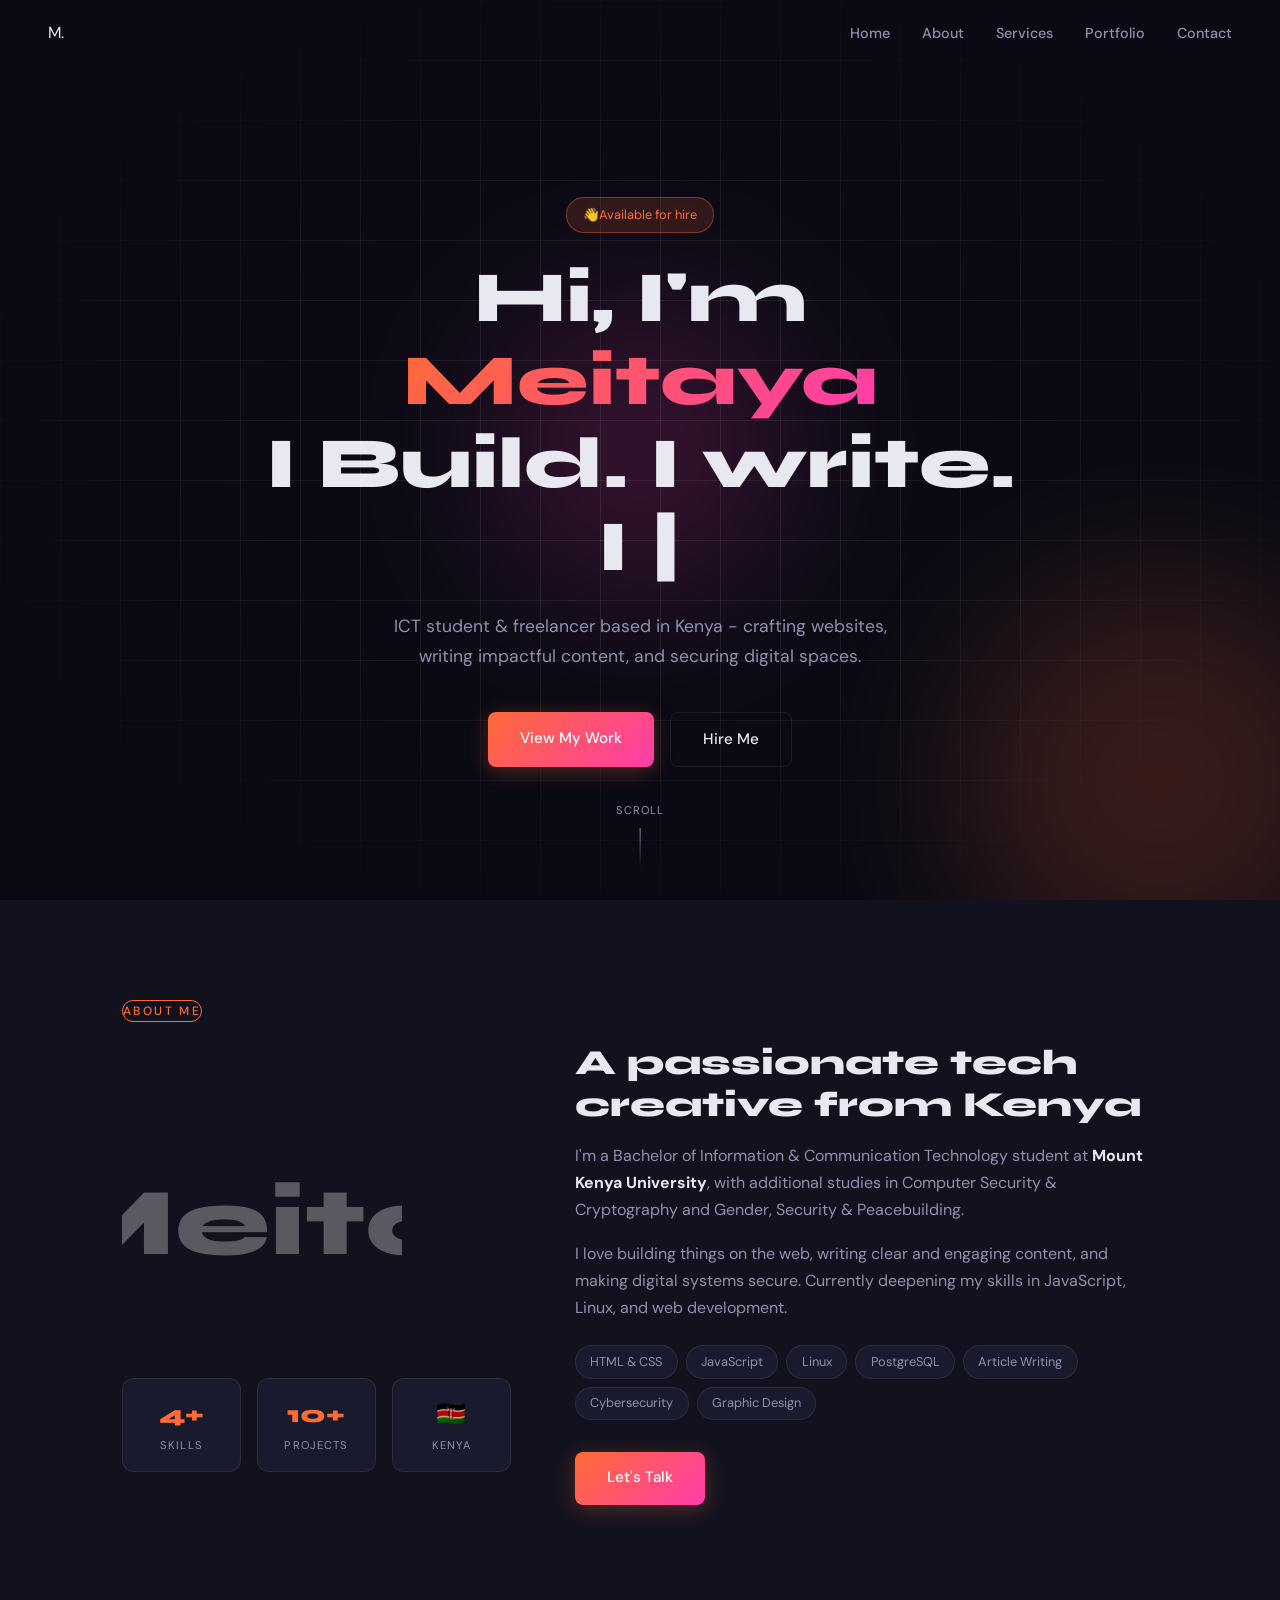
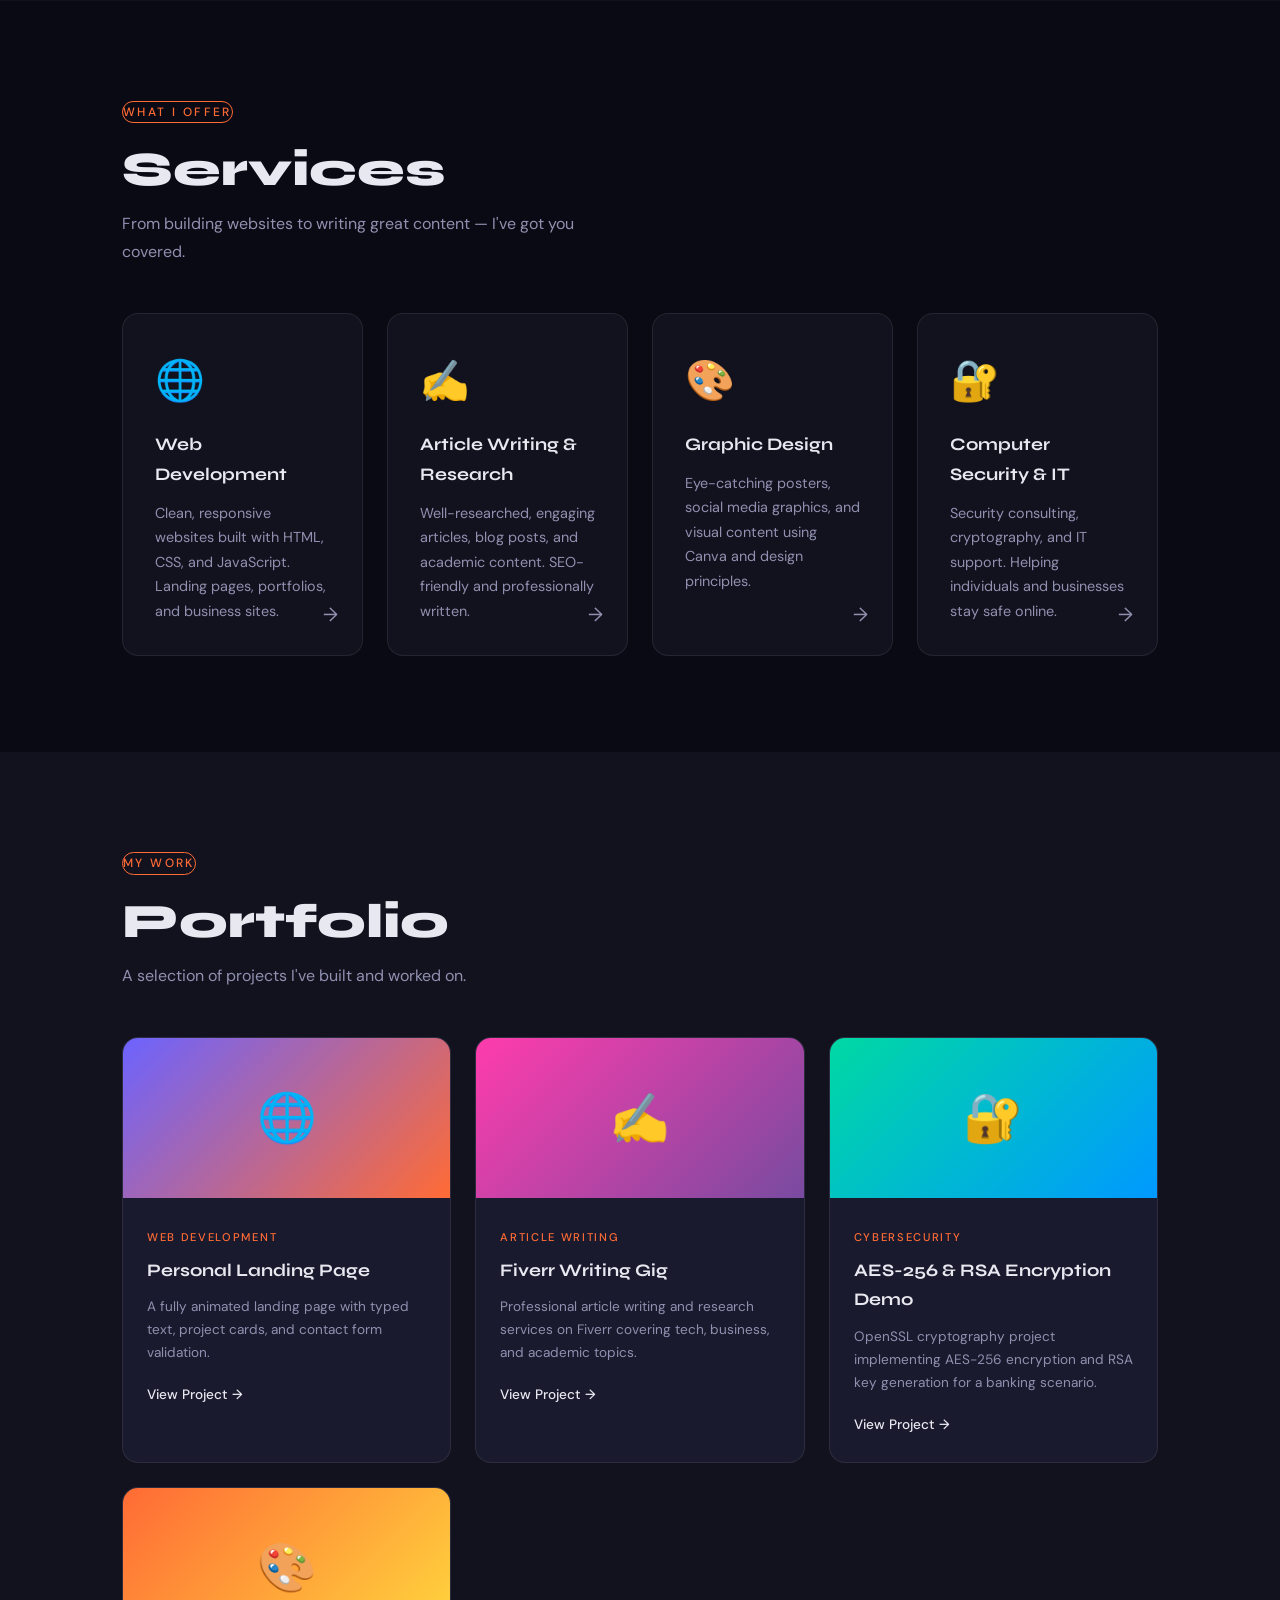
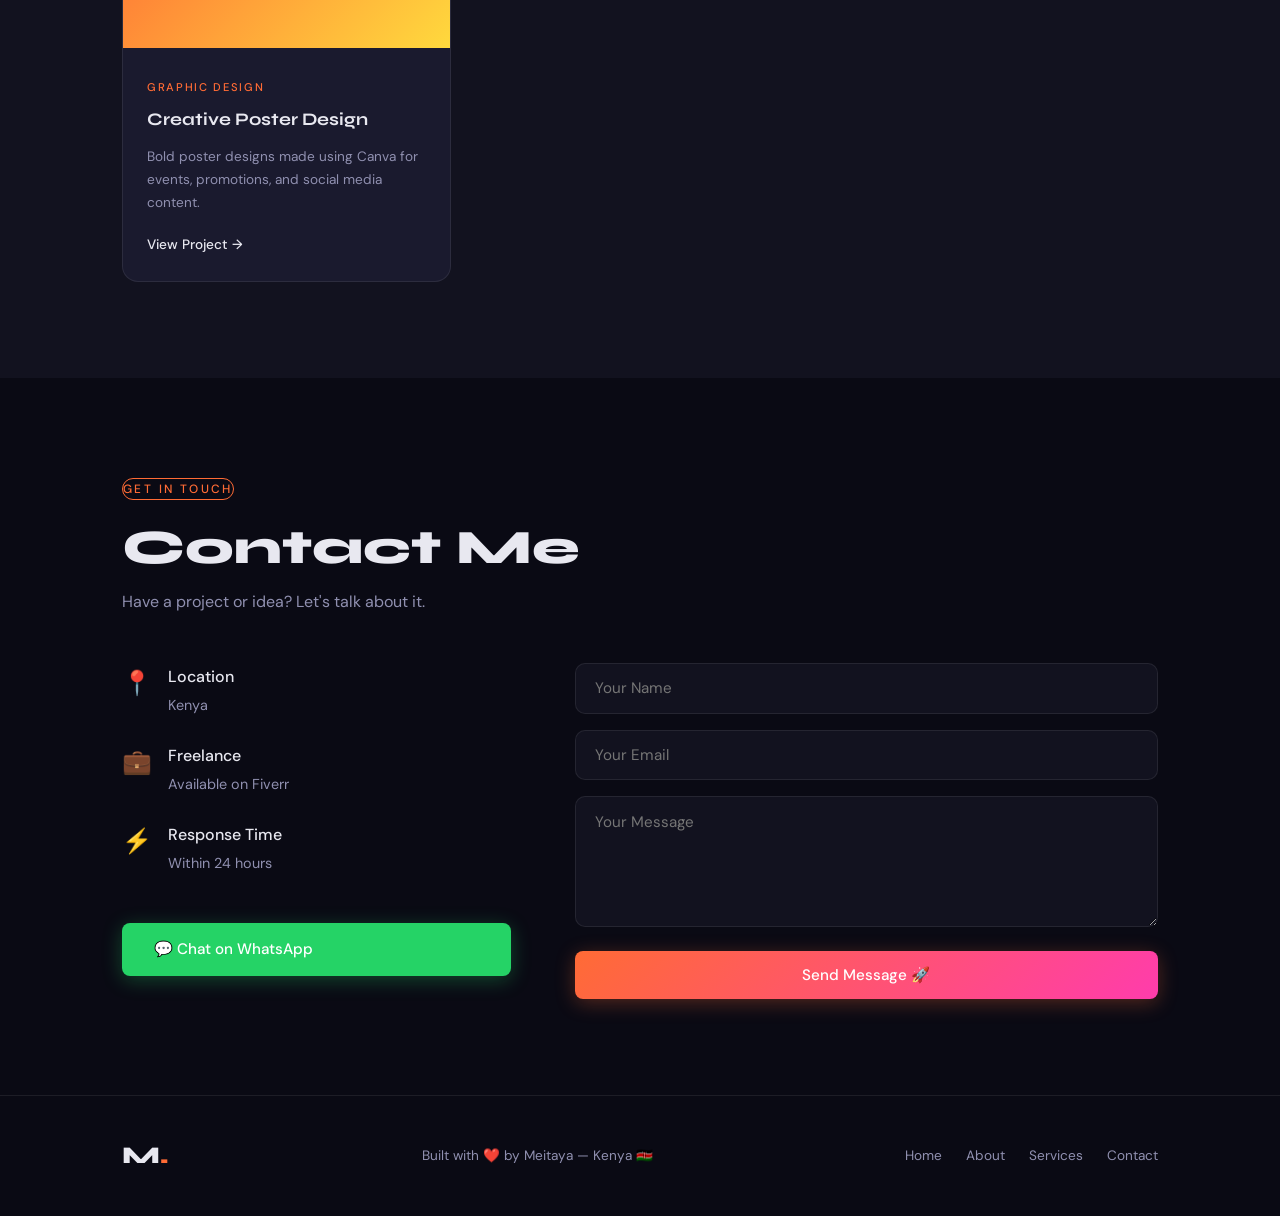
==== index.html @ bb7db1bc "My portfolio" ====
<!DOCTYPE html>
<html lang="en">
<head>
    <meta charset="UTF-8">
    <meta name="viewport" content="width=device-width, initial-scale=1.0">
    <title>Meitaya | creative Developer & Writer</title>
    <link rel="preconnect" href="https://fonts.googleapis.com">
    <link href="https://fonts.googleapis.com/css2?family=Syne:wght@400;700;800&family=DM+Sans:ital,wght@0,300;0,400;0,500;1,300&display=swap" rel="stylesheet">
    <link rel="stylesheet" href="style.css"/>
</head>
<body>
    <nav class="navbar" id="navbar">
        <div class="logo">M<span>.</span></div>
        <ul class="nav-links" id="nav-links">
            <li><a href="#home">Home</a></li>
            <li><a href="#about">About</a></li>
            <li><a href="#services">Services</a></li>
            <li><a href="#portfolio">Portfolio</a></li>
            <li><a href="#contact">Contact</a></li>
        </ul>
        <button class="hamburger" id="hamburger" aria-label="Menu">
            <span></span>
            <span></span>
            <span></span>
        </button>
    </nav>
    <section class="hero" id="home">
        <div class="hero-bg">
            <div class="blob blob1"></div>
            <div class="blob blob2"></div>
            <div class="blob blob3"></div>
            <div class="grid-overlay"></div>
        </div>
        <div class="hero-content">
            <div class="hero-badge">👋Available for hire</div>
            <h1 class="hero-title">
                Hi, I'm<span class="highlight"> Meitaya</span><br>
                I Build. I write.<br>
                I <span class="type.wrapper">
                    <span id="typed"></span>
                    <span class="cursor">|</span>
                    </span>
            </h1>
            <p class="hero-sub">
                ICT student & freelancer based in Kenya - crafting websites, writing impactful content,
                and securing digital spaces.
            </p>
            <div class="hero-btns">
                <a href="#portfolio" class="btn btn-primary">View My Work</a>
                <a href="#contact" class="btn btn-outline">Hire Me</a>
            </div>
        </div>
        <div class="hero-scroll">
            <span>Scroll</span>
            <div class="scroll-line"></div>
        </div>
    </section>
    <section class="about section" id="about">
  <div class="container">
    <div class="section-tag">About Me</div>
    <div class="about-grid">
      <div class="about-img-wrap">
        <div class="about-img-placeholder">
          <span>M</span>
          <div class="about-img">
            <img src="C:\Users\hjdsx\OneDrive\Desktop\Portfolio" alt="Meitaya">
          </div>
        </div>
        <div class="about-stats">
          <div class="stat">
            <span class="stat-num">4+</span>
            <span class="stat-label">Skills</span>
          </div>
          <div class="stat">
            <span class="stat-num">10+</span>
            <span class="stat-label">Projects</span>
          </div>
          <div class="stat">
            <span class="stat-num">🇰🇪</span>
            <span class="stat-label">Kenya</span>
          </div>
        </div>
      </div>
      <div class="about-text">
        <h2>A passionate tech creative from Kenya</h2>
        <p>
          I'm a Bachelor of Information & Communication Technology student at
          <strong>Mount Kenya University</strong>, with additional studies in
          Computer Security & Cryptography and Gender, Security & Peacebuilding.
        </p>
        <p>
          I love building things on the web, writing clear and engaging content,
          and making digital systems secure. Currently deepening my skills in
          JavaScript, Linux, and web development.
        </p>
        <div class="skills-row">
          <span class="skill-tag">HTML & CSS</span>
          <span class="skill-tag">JavaScript</span>
          <span class="skill-tag">Linux</span>
          <span class="skill-tag">PostgreSQL</span>
          <span class="skill-tag">Article Writing</span>
          <span class="skill-tag">Cybersecurity</span>
          <span class="skill-tag">Graphic Design</span>
        </div>
        <a href="#contact" class="btn btn-primary" style="margin-top:2rem;">Let's Talk</a>
      </div>
    </div>
  </div>
</section>
<section class="services section" id="services">
  <div class="container">
    <div class="section-tag">What I Offer</div>
    <h2 class="section-title">Services</h2>
    <p class="section-sub">From building websites to writing great content — I've got you covered.</p>
    <div class="services-grid">
      <div class="service-card" data-color="#FF6B35">
        <div class="service-icon">🌐</div>
        <h3>Web Development</h3>
        <p>Clean, responsive websites built with HTML, CSS, and JavaScript. Landing pages, portfolios, and business sites.</p>
        <div class="service-arrow">→</div>
      </div>
      <div class="service-card" data-color="#6C63FF">
        <div class="service-icon">✍️</div>
        <h3>Article Writing & Research</h3>
        <p>Well-researched, engaging articles, blog posts, and academic content. SEO-friendly and professionally written.</p>
        <div class="service-arrow">→</div>
      </div>
      <div class="service-card" data-color="#00D9A3">
        <div class="service-icon">🎨</div>
        <h3>Graphic Design</h3>
        <p>Eye-catching posters, social media graphics, and visual content using Canva and design principles.</p>
        <div class="service-arrow">→</div>
      </div>
      <div class="service-card" data-color="#FF3CAC">
        <div class="service-icon">🔐</div>
        <h3>Computer Security & IT</h3>
        <p>Security consulting, cryptography, and IT support. Helping individuals and businesses stay safe online.</p>
        <div class="service-arrow">→</div>
      </div>
    </div>
  </div>
</section>
<section class="portfolio section" id="portfolio">
  <div class="container">
    <div class="section-tag">My Work</div>
    <h2 class="section-title">Portfolio</h2>
    <p class="section-sub">A selection of projects I've built and worked on.</p>
    <div class="portfolio-grid">
      <div class="portfolio-card">
        <div class="portfolio-thumb" style="background: linear-gradient(135deg,#6C63FF,#FF6B35);">
          <span class="thumb-icon">🌐</span>
        </div>
        <div class="portfolio-info">
          <span class="portfolio-cat">Web Development</span>
          <h3>Personal Landing Page</h3>
          <p>A fully animated landing page with typed text, project cards, and contact form validation.</p>
          <a href="landing/index.html" class="portfolio-link">View Project →</a>
        </div>
      </div>
      <div class="portfolio-card">
        <div class="portfolio-thumb" style="background: linear-gradient(135deg,#FF3CAC,#784BA0);">
          <span class="thumb-icon">✍️</span>
        </div>
        <div class="portfolio-info">
          <span class="portfolio-cat">Article Writing</span>
          <h3>Fiverr Writing Gig</h3>
          <p>Professional article writing and research services on Fiverr covering tech, business, and academic topics.</p>
          <a href="article/index.html" class="portfolio-link">View Project →</a>
        </div>
      </div>
      <div class="portfolio-card">
        <div class="portfolio-thumb" style="background: linear-gradient(135deg,#00D9A3,#0099FF);">
          <span class="thumb-icon">🔐</span>
        </div>
        <div class="portfolio-info">
          <span class="portfolio-cat">Cybersecurity</span>
          <h3>AES-256 & RSA Encryption Demo</h3>
          <p>OpenSSL cryptography project implementing AES-256 encryption and RSA key generation for a banking scenario.</p>
          <a href="cryptography/index.html" class="portfolio-link">View Project →</a>
        </div>
      </div>
      <div class="portfolio-card">
        <div class="portfolio-thumb" style="background: linear-gradient(135deg,#FF6B35,#FFD93D);">
          <span class="thumb-icon">🎨</span>
        </div>
        <div class="portfolio-info">
          <span class="portfolio-cat">Graphic Design</span>
          <h3>Creative Poster Design</h3>
          <p>Bold poster designs made using Canva for events, promotions, and social media content.</p>
          <a href="design/index.html" class="portfolio-link">View Project →</a>
        </div>
      </div>
    </div>
  </div>
</section>
<section class="contact section" id="contact">
  <div class="container">
    <div class="section-tag">Get In Touch</div>
    <h2 class="section-title">Contact Me</h2>
    <p class="section-sub">Have a project or idea? Let's talk about it.</p>
    <div class="contact-grid">
      <div class="contact-info">
 
        <div class="contact-item">
          <span class="contact-icon">📍</span>
          <div>
            <strong>Location</strong>
            <p>Kenya</p>
          </div>
        </div>
        <div class="contact-item">
          <span class="contact-icon">💼</span>
          <div>
            <strong>Freelance</strong>
            <p>Available on Fiverr</p>
          </div>
        </div>
        <div class="contact-item">
          <span class="contact-icon">⚡</span>
          <div>
            <strong>Response Time</strong>
            <p>Within 24 hours</p>
          </div>
        </div>
        <a href="https://wa.me/254 759 054 330" target="_blank" class="btn btn-whatsapp">
          💬 Chat on WhatsApp
        </a>
      </div>
      <form class="contact-form" id="contactForm" novalidate>
 
        <div class="form-group">
          <input type="text" id="name" placeholder="Your Name" required/>
          <span class="form-error" id="nameErr">Please enter your name</span>
        </div>
 
        <div class="form-group">
          <input type="email" id="email" placeholder="Your Email" required/>
          <span class="form-error" id="emailErr">Please enter a valid email</span>
        </div>
        <div class="form-group">
          <textarea id="message" rows="5" placeholder="Your Message" required></textarea>
          <span class="form-error" id="msgErr">Please enter a message</span>
        </div>
        <button type="submit" class="btn btn-primary" style="width:100%;">Send Message 🚀</button>
        <div class="form-success" id="formSuccess">✅ Message sent! I'll get back to you soon.</div>
      </form>
    </div>
  </div>
</section>
<footer class="footer">
  <div class="container">
    <div class="footer-inner">
      <div class="footer-logo">M<span>.</span></div>
      <p>Built with ❤️ by Meitaya — Kenya 🇰🇪</p>
      <div class="footer-links">
        <a href="#home">Home</a>
        <a href="#about">About</a>
        <a href="#services">Services</a>
        <a href="#contact">Contact</a>
      </div>
    </div>
  </div>
</footer>
<script src="script.js"></script>
</body>
</html>
---- style.css ----
*, *::before, *::after
{
  margin: 0;
  padding: 0;
  box-sizing: border-box;
}
html
{
    scroll-behavior: smooth;
}
body
{
    background: var(--dark);
    color: var(--text);
    font-family: var(--font-body);
    font-size: 16px;
    line-height: 1.7;
    overflow-x: hidden;
}
:root
{
    /*colors */
    --orange: #FF6B35;
    --purple: #6C63FF
    --green: #00D9A3;
    --pink: #FF3CAC;
    --yellow: #FFD93D; 
    /*Background shades(dark=darkest) */
    --dark: #0A0A14;
    --dark2: #12121F;
    --dark3: #1A1A2E;
    /*Text */
    --text: #E8E8F0; 
    --text-muted: #9090B0; 
    /* border */
    --border: rgba(255,255,255,0.08);
    /* fonts */
    --font-head: 'Syne', sans-serif;
    --font-body: 'DM Sans', sans-serif;
}
::-webkit-scrollbar {width: n 6px;}
::-webkit-scrollbar-track {background: var(--dark2);}
::-webkit-scrollbar-thumb {background: var(--purple); border-radius: 3px;}

.container 
{
    max-width: 1100px;
    margin: 0 auto;
    padding: 0 2rem;
}
.section { padding: 6rem 0;}
.section-tag
{
    display: inline-block;
    font-size: 0.75rem;
    font-weight: 500;
    letter-spacing: 0.2em;
    text-transform: uppercase;
    color: var(--orange);
    border: 1px solid var(--orange);
    border-radius: 100px;
    margin-bottom: 1.2rem;
}
.section-title
{
    font-family: var(--font-head);
    font-size: clamp(2rem, 4vw, 3rem);
    font-weight: 800;
    margin-bottom: 0.8rem;
    line-height: 1.15;
}
.section-sub
{
    color: var(--text-muted);
    max-width: 500px;
    margin-bottom: 3rem;
}
.navbar
{
    position: fixed;
    top: 0; left: 0; right: 0;
    z-index: 1000;
    display: flex;
    align-items: center;
    justify-content: space-between;
    padding: 1.2rem 3rem;
    transition: background 0.3s, backdrop-filter 0.3s;
}
.nav-logo
{
    font-family: var(--font-head);
    font-size: 1.8rem;
    font-weight: 800;
}
.nav-logo span{ color: var(--orange)}
.nav-links
{
    display: flex;
    gap: 2rem;
    list-style: none;
}
.nav-links a
{
    color: var(--text-muted);
    text-decoration: none;
    font-size: 0.9rem;
    font-weight: 500;
    transition: color 0.2s;
    position: relative;
}
.nav-links a::after
{
    content: '';
    position: absolute;
    bottom: -4px; left: 0;
    width: 0;
    height: 2px;
    background: var(--orange);
    transition: width 0.3s;
}
.nav-links a:hover{color: var(--text): }
.nav-links a:hover::after { width: 100%; }
.hamburger
{
    display: none;
    flex-direction: column;
    gap: 5px;
    background: none;
    border: none;
    cursor: pointer;
}
.hamburger span
{
    display: block;
    width: 24px; height: 2px;
    background: var(--text);
    border-radius: 2px;
    transition: all 0.3s;
}
.hero 
{
    min-height: 100vh;
    display: flex;
    align-items: center;
    justify-content: center;
    position: relative;
    overflow: hidden;
    padding: 8rem 2rem 4rem;
}
.hero-bag
{
    position: absolute;
    inset: 0;
    pointer-events: none;
}
.blob
{
    position: absolute;
    border-radius: 50%;
    filter:blur(80px);
    opacity: 0.18;
    animation: blobFloat 8s ease-in-out infinite;
}
.blob1 { width: 500px; height: 500px; background: var(--purple); top: -100px; left: -100px; animation-delay: 0s; }
.blob2 { width: 400px; height: 400px; background: var(--orange); bottom: -80px; right: -80px; animation-delay: 3s; }
.blob3 { width: 300px; height: 300px; background: var(--pink); top: 50%; left: 50%; transform: translate(-50%,-50%); animation-delay: 6s; }
@keyframes blobFloat {
  0%, 100% { transform: scale(1) translate(0, 0); }
  33%       { transform: scale(1.05) translate(20px, -20px); }
  66%       { transform: scale(0.95) translate(-20px, 20px); }
}
.grid-overlay {
  position: absolute;
  inset: 0;
  background-image:
    linear-gradient(var(--border) 1px, transparent 1px),
    linear-gradient(90deg, var(--border) 1px, transparent 1px);
  background-size: 60px 60px;
  mask-image: radial-gradient(ellipse at center, black 30%, transparent 80%);
}
.hero-content {
  position: relative; /* sits above the background */
  text-align: center;
  max-width: 800px;
}
/* Small badge at the top */
.hero-badge {
  display: inline-block;
  background: rgba(255,107,53,0.15);
  border: 1px solid rgba(255,107,53,0.4);
  color: var(--orange);
  font-size: 0.8rem;
  padding: 0.4rem 1rem;
  border-radius: 100px;
  margin-bottom: 1.5rem;
  animation: fadeUp 0.6s ease both;
}
 
/* Main heading */
.hero-title {
  font-family: var(--font-head);
  font-size: clamp(2.5rem, 6vw, 4.5rem); /* responsive font size */
  font-weight: 800;
  line-height: 1.15;
  margin-bottom: 1.5rem;
  animation: fadeUp 0.6s 0.1s ease both; /* 0.1s delay */
}
 
/* Gradient colored name */
.highlight {
  background: linear-gradient(135deg, var(--orange), var(--pink));
  -webkit-background-clip: text;
  -webkit-text-fill-color: transparent;
  background-clip: text;
}
.typed-wrapper { display: inline-block; min-width: 200px; }
#typed {
  background: linear-gradient(135deg, var(--green), var(--purple));
  -webkit-background-clip: text;
  -webkit-text-fill-color: transparent;
  background-clip: text;
}
.cursor {
  display: inline-block;
  color: var(--green);
  animation: blink 0.8s step-end infinite;
  -webkit-text-fill-color: var(--green);
}
@keyframes blink {
  0%, 100% { opacity: 1; }
  50%       { opacity: 0; }
}
 
.hero-sub {
  color: var(--text-muted);
  font-size: 1.1rem;
  max-width: 520px;
  margin: 0 auto 2.5rem;
  animation: fadeUp 0.6s 0.2s ease both;
}
.hero-btns {
  display: flex;
  gap: 1rem;
  justify-content: center;
  flex-wrap: wrap;
  animation: fadeUp 0.6s 0.3s ease both;
}
.hero-scroll {
  position: absolute;
  bottom: 2rem;
  left: 50%;
  transform: translateX(-50%);
  display: flex;
  flex-direction: column;
  align-items: center;
  gap: 0.5rem;
  color: var(--text-muted);
  font-size: 0.7rem;
  letter-spacing: 0.1em;
  text-transform: uppercase;
  animation: fadeIn 1s 1s ease both;
}
.scroll-line {
  width: 1px; height: 40px;
  background: linear-gradient(to bottom, var(--text-muted), transparent);
  animation: scrollPulse 2s ease-in-out infinite;
}
@keyframes scrollPulse {
  0%, 100% { opacity: 0.4; }
  50%       { opacity: 1; }
}
.btn {
  display: inline-block;
  padding: 0.85rem 2rem;
  border-radius: 8px;
  font-family: var(--font-body);
  font-weight: 500;
  font-size: 0.95rem;
  text-decoration: none;
  cursor: pointer;
  border: none;
  transition: all 0.3s;
}
.btn-primary {
  background: linear-gradient(135deg, var(--orange), var(--pink));
  color: #fff;
  box-shadow: 0 4px 20px rgba(255,107,53,0.3);
}
.btn-primary:hover {
  transform: translateY(-2px); /* lifts up on hover */
  box-shadow: 0 8px 30px rgba(255,107,53,0.5);
}
.btn-outline {
  background: transparent;
  color: var(--text);
  border: 1px solid var(--border);
}
.btn-outline:hover {
  border-color: var(--orange);
  color: var(--orange);
  transform: translateY(-2px);
}
.btn-whatsapp {
  display: inline-block;
  background: #25D366;
  color: #fff;
  padding: 0.85rem 2rem;
  border-radius: 8px;
  text-decoration: none;
  font-weight: 500;
  margin-top: 1.5rem;
  transition: all 0.3s;
  box-shadow: 0 4px 20px rgba(37,211,102,0.3);
}
.btn-whatsapp:hover {
  transform: translateY(-2px);
  box-shadow: 0 8px 30px rgba(37,211,102,0.5);
}
.about { background: var(--dark2); }
.about-grid {
  display: grid;
  grid-template-columns: 1fr 1.5fr; 
  gap: 4rem;
  align-items: center;
}
.about-img-placeholder {
  width: 280px; height: 280px;
  border-radius: 24px;
  background: linear-gradient(135deg, var(--purple), var(--pink));
  display: flex;
  align-items: center;
  justify-content: center;
  font-family: var(--font-head);
  font-size: 6rem;
  font-weight: 800;
  color: rgba(255,255,255,0.3);
  position: relative;
  overflow: hidden;
}
.img-deco {
  position: absolute;
  inset: 0;
  background: linear-gradient(135deg, transparent 40%, rgba(255,255,255,0.05));
}
.about-stats { display: flex; gap: 1rem; margin-top: 1.5rem; }
.stat {
  flex: 1;
  background: var(--dark3);
  border: 1px solid var(--border);
  border-radius: 12px;
  padding: 1rem;
  text-align: center;
}
.stat-num { display: block; font-family: var(--font-head); font-size: 1.5rem; font-weight: 800; color: var(--orange); }
.stat-label { display: block; font-size: 0.7rem; color: var(--text-muted); text-transform: uppercase; letter-spacing: 0.1em; }
.about-text h2 {
  font-family: var(--font-head);
  font-size: clamp(1.5rem, 3vw, 2.2rem);
  font-weight: 800;
  margin-bottom: 1rem;
  line-height: 1.2;
}
.about-text p { color: var(--text-muted); margin-bottom: 1rem; }
.about-text strong { color: var(--text); }
.skills-row { display: flex; flex-wrap: wrap; gap: 0.5rem; margin-top: 1.5rem; }
.skill-tag {
  background: var(--dark3);
  border: 1px solid var(--border);
  color: var(--text-muted);
  font-size: 0.8rem;
  padding: 0.3rem 0.9rem;
  border-radius: 100px;
  transition: all 0.2s;
}
.skill-tag:hover { border-color: var(--purple); color: var(--purple); }
.services-grid {
  display: grid;
  grid-template-columns: repeat(auto-fit, minmax(240px, 1fr));
  gap: 1.5rem;
}
.service-card {
  background: var(--dark2);
  border: 1px solid var(--border);
  border-radius: 16px;
  padding: 2rem;
  position: relative;
  overflow: hidden;
  transition: all 0.3s;
  cursor: default;
}
.service-card::before {
  content: '';
  position: absolute;
  top: 0; left: 0; right: 0;
  height: 3px;
  background: var(--card-color, var(--orange)); 
  transform: scaleX(0);      
  transform-origin: left;
  transition: transform 0.4s;
}
.service-card:hover::before { transform: scaleX(1); } 
.service-card:hover {
  transform: translateY(-6px); /* lifts up */
  border-color: rgba(255,255,255,0.15);
  box-shadow: 0 20px 60px rgba(0,0,0,0.4);
}
.service-icon { font-size: 2.5rem; margin-bottom: 1rem; }
.service-card h3 { font-family: var(--font-head); font-size: 1.1rem; font-weight: 700; margin-bottom: 0.7rem; }
.service-card p { color: var(--text-muted); font-size: 0.9rem; }
.service-arrow {
  position: absolute;
  bottom: 1.5rem; right: 1.5rem;
  font-size: 1.2rem;
  color: var(--text-muted);
  transition: all 0.3s;
}
.service-card:hover .service-arrow { color: var(--orange); transform: translate(4px, -4px); }
.portfolio { background: var(--dark2); }
.portfolio-grid {
  display: grid;
  grid-template-columns: repeat(auto-fit, minmax(280px, 1fr));
  gap: 1.5rem;
}
.portfolio-card {
  background: var(--dark3);
  border: 1px solid var(--border);
  border-radius: 16px;
  overflow: hidden;
  transition: all 0.3s;
}
.portfolio-card:hover {
  transform: translateY(-6px);
  box-shadow: 0 20px 60px rgba(0,0,0,0.5);
  border-color: rgba(255,255,255,0.15);
}
.portfolio-thumb {
  height: 160px;
  display: flex;
  align-items: center;
  justify-content: center;
}
.thumb-icon { font-size: 3rem; }
.portfolio-info { padding: 1.5rem; }
.portfolio-cat { font-size: 0.7rem; text-transform: uppercase; letter-spacing: 0.15em; color: var(--orange); font-weight: 500; }
.portfolio-info h3 { font-family: var(--font-head); font-size: 1.1rem; font-weight: 700; margin: 0.4rem 0 0.6rem; }
.portfolio-info p { color: var(--text-muted); font-size: 0.85rem; margin-bottom: 1rem; }
.portfolio-link { color: var(--purple); text-decoration: none; font-size: 0.85rem; font-weight: 500; transition: color 0.2s; }
.portfolio-link:hover { color: var(--orange); }
.contact-grid {
  display: grid;
  grid-template-columns: 1fr 1.5fr;
  gap: 4rem;
  align-items: start;
}
.contact-info { display: flex; flex-direction: column; gap: 1.5rem; }
 
.contact-item { display: flex; align-items: flex-start; gap: 1rem; }
.contact-icon { font-size: 1.5rem; }
.contact-item strong { display: block; font-weight: 500; margin-bottom: 0.2rem; }
.contact-item p { color: var(--text-muted); font-size: 0.9rem; }
 
.contact-form { display: flex; flex-direction: column; gap: 1rem; }
.form-group { position: relative; }
 
.contact-form input,
.contact-form textarea {
  width: 100%;
  background: var(--dark2);
  border: 1px solid var(--border);
  border-radius: 10px;
  padding: 0.9rem 1.2rem;
  color: var(--text);
  font-family: var(--font-body);
  font-size: 0.95rem;
  outline: none;
  transition: border-color 0.2s;
  resize: vertical; 
}
.contact-form input:focus,
.contact-form textarea:focus { border-color: var(--purple); } 
 
.contact-form input.error,
.contact-form textarea.error { border-color: var(--pink); }
 
.form-error { display: none; color: var(--pink); font-size: 0.75rem; margin-top: 0.3rem; }
.form-error.show { display: block; }
 
.form-success {
  display: none;
  background: rgba(0,217,163,0.1);
  border: 1px solid rgba(0,217,163,0.3);
  color: var(--green);
  padding: 0.8rem 1rem;
  border-radius: 8px;
  font-size: 0.9rem;
  text-align: center;
}
.form-success.show { display: block; }
 
.footer {
  border-top: 1px solid var(--border);
  padding: 2.5rem 0;
}
.footer-inner {
  display: flex;
  align-items: center;
  justify-content: space-between;
  flex-wrap: wrap;
  gap: 1rem;
}
.footer-logo { font-family: var(--font-head); font-size: 1.5rem; font-weight: 800; }
.footer-logo span { color: var(--orange); }
.footer p { color: var(--text-muted); font-size: 0.85rem; }
.footer-links { display: flex; gap: 1.5rem; }
.footer-links a { color: var(--text-muted); text-decoration: none; font-size: 0.85rem; transition: color 0.2s; }
.footer-links a:hover { color: var(--orange); }
 
@keyframes fadeUp {
  from { opacity: 0; transform: translateY(24px); }
  to   { opacity: 1; transform: translateY(0); }
}

@keyframes fadeIn {
  from { opacity: 0; }
  to   { opacity: 1; }
}
 
.reveal {
  opacity: 0;
  transform: translateY(30px);
  transition: opacity 0.6s ease, transform 0.6s ease;
}
.reveal.visible { 
  opacity: 1;
  transform: translateY(0);
}
 
@media (max-width: 900px) {
  .about-grid { grid-template-columns: 1fr; }        /* stack columns */
  .about-img-placeholder { width: 220px; height: 220px; font-size: 4rem; }
  .contact-grid { grid-template-columns: 1fr; }      /* stack columns */
  .navbar { padding: 1rem 1.5rem; }
}
 
@media (max-width: 600px) {
  .nav-links {
    display: none;
    position: fixed;
    inset: 0;
    background: rgba(10,10,20,0.97);
    flex-direction: column;
    align-items: center;
    justify-content: center;
    gap: 2rem;
    z-index: 999;
  }
  .nav-links.open { display: flex; } 
  .nav-links a { font-size: 1.3rem; }
 
  .hamburger { display: flex; z-index: 1001; } 
  .section { padding: 4rem 0; }
  .hero { padding: 6rem 1.5rem 3rem; }
  .footer-inner { flex-direction: column; align-items: center; text-align: center; }
}
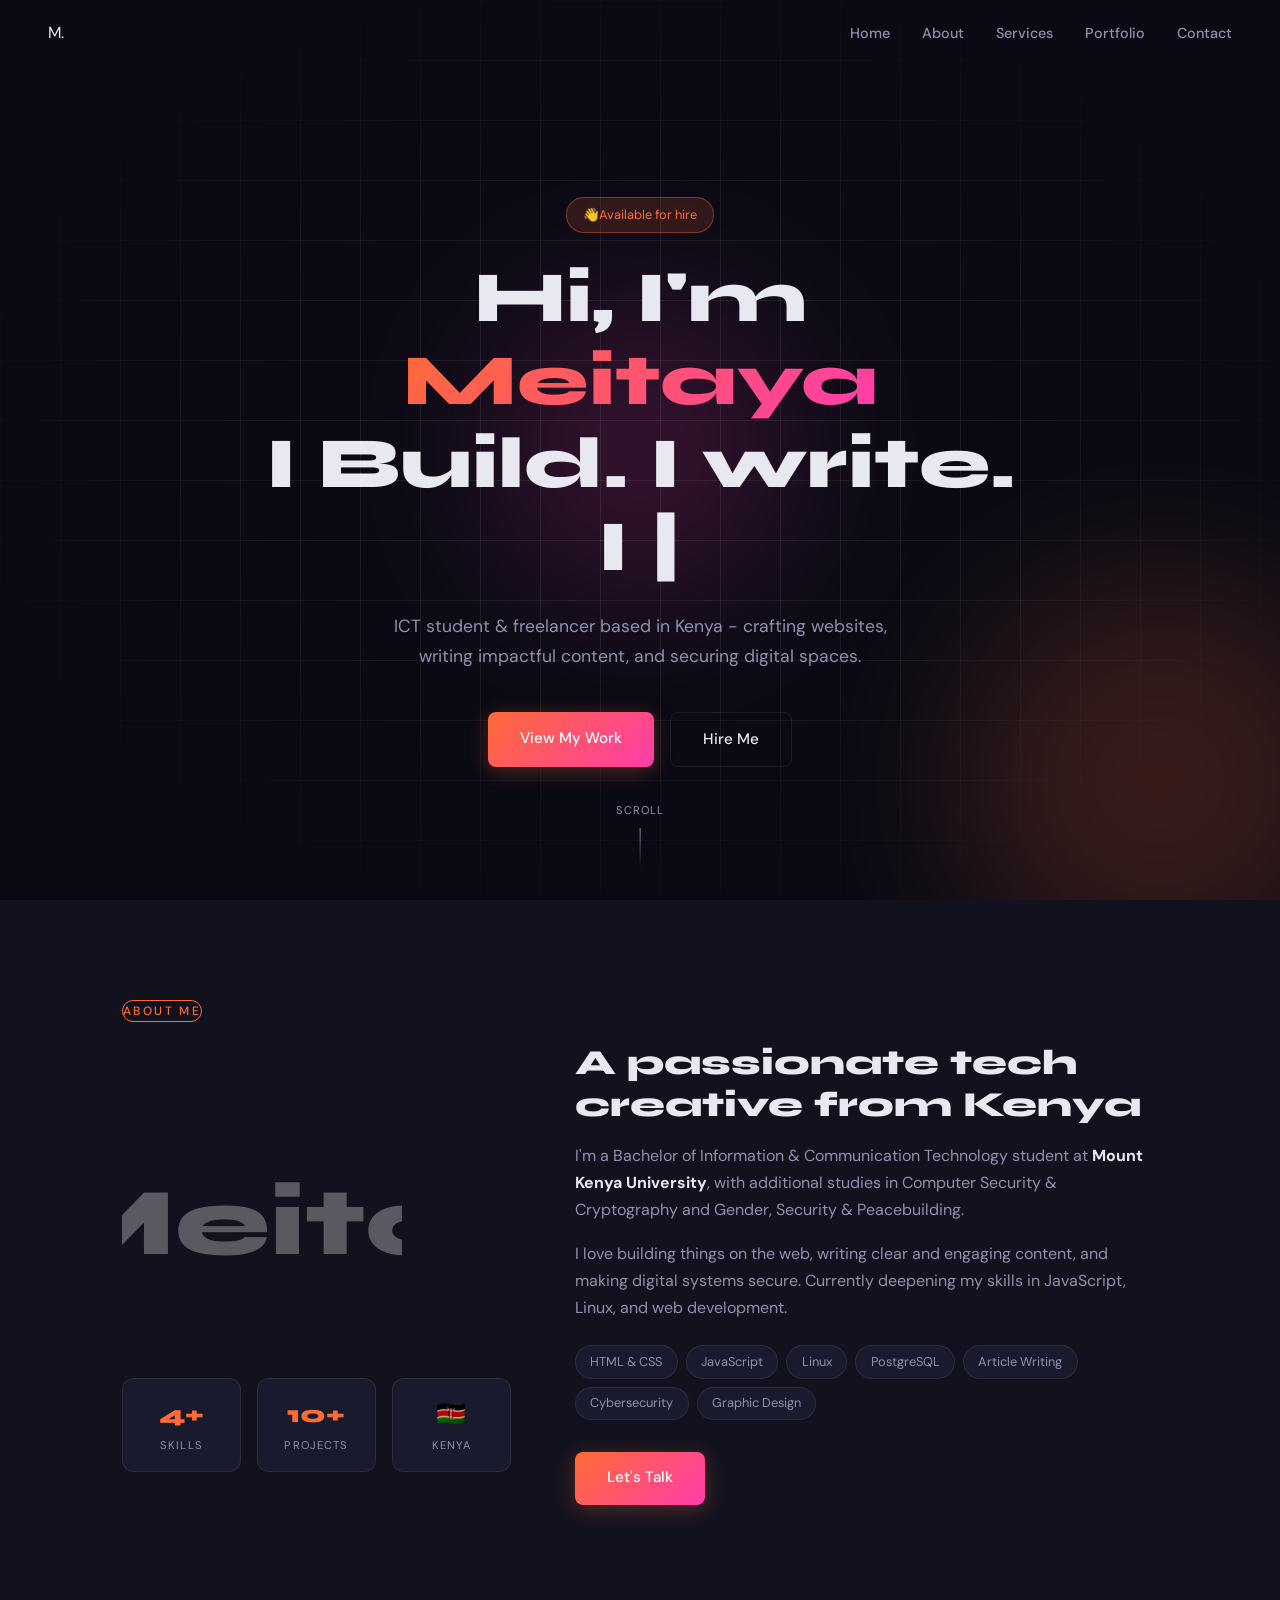
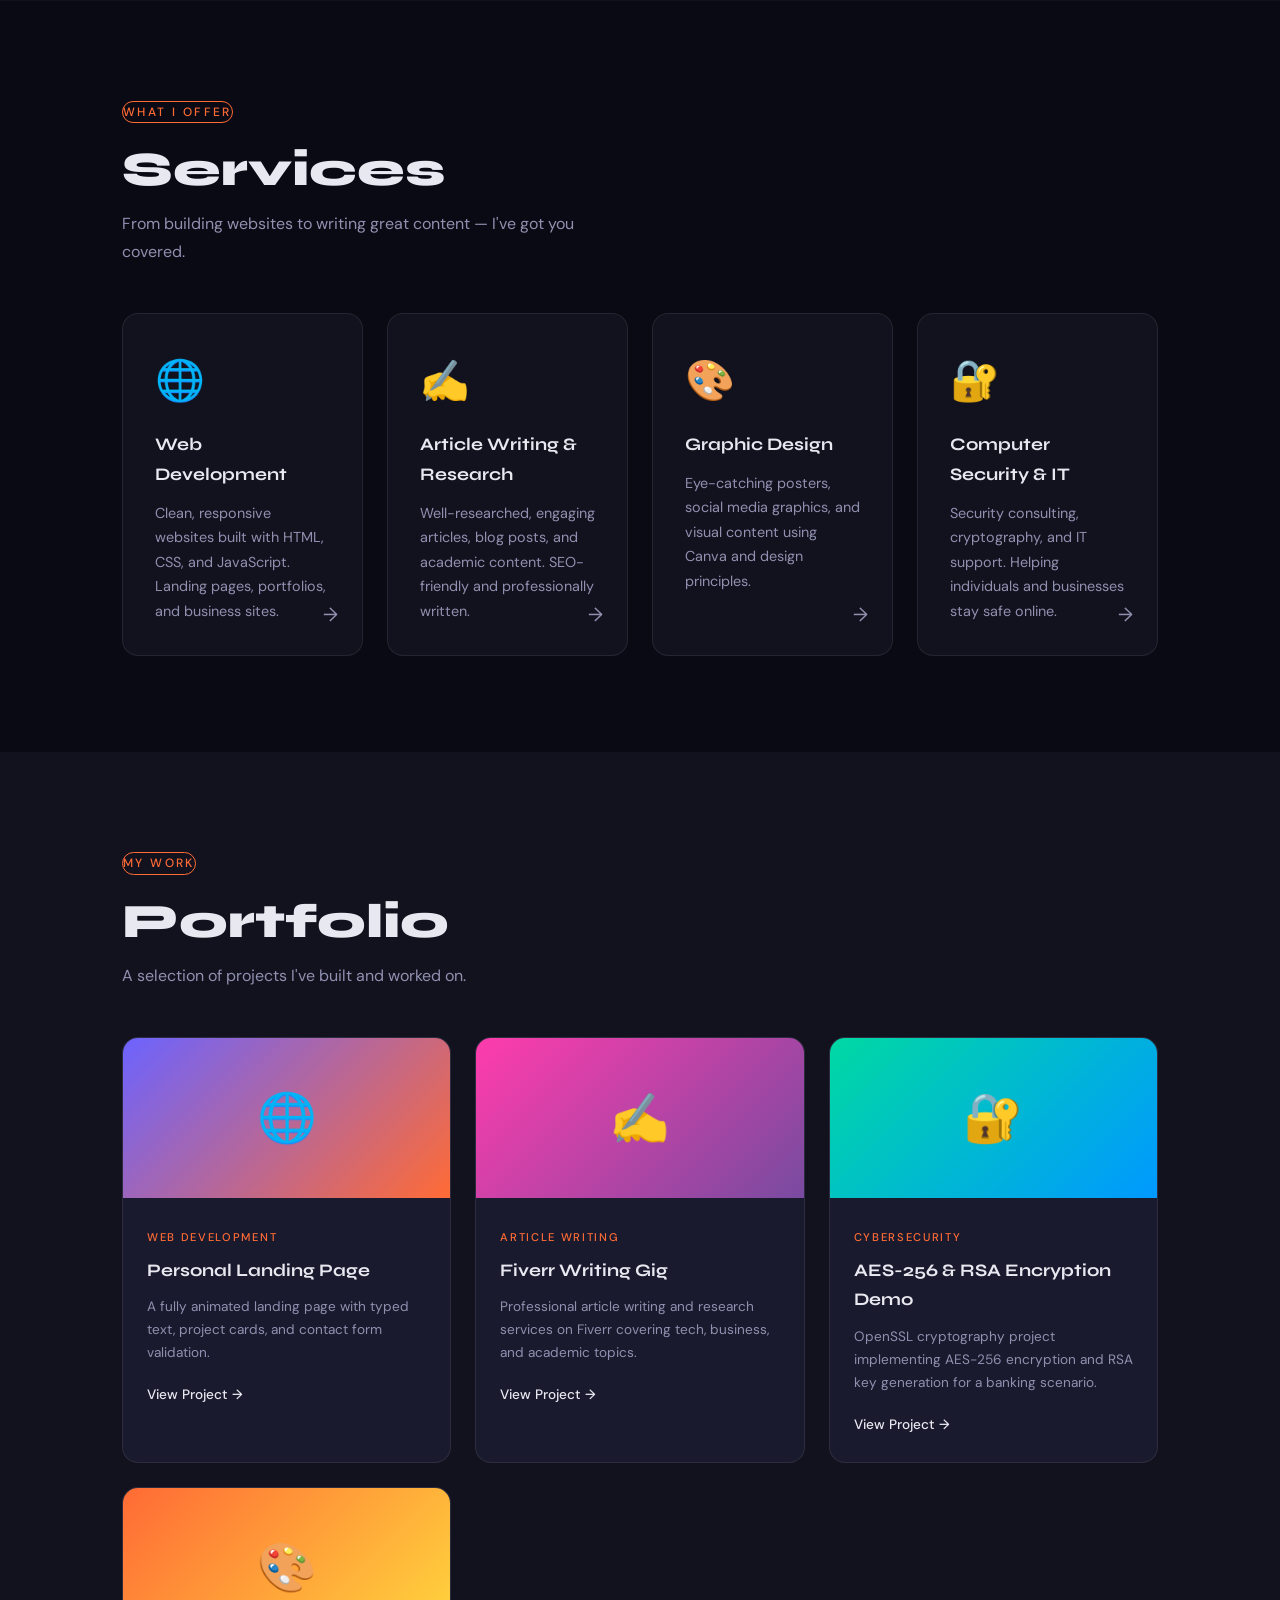
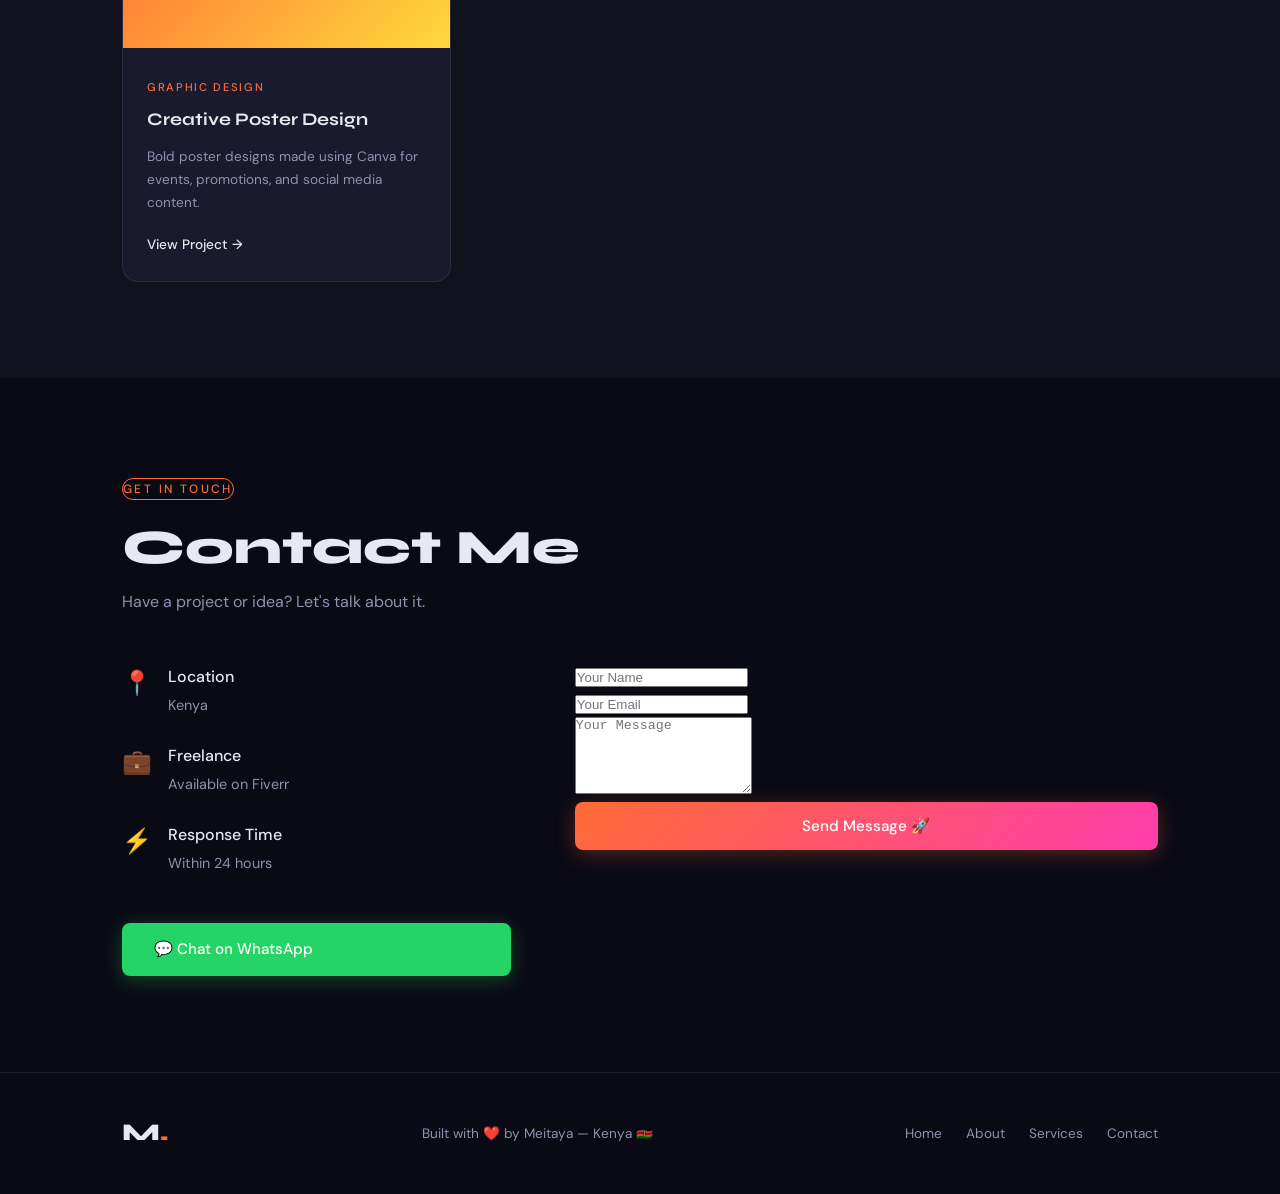
==== commit dfc65b2f: "added contact form" ====
--- a/index.html
+++ b/index.html
@@ -226,7 +226,7 @@
           💬 Chat on WhatsApp
         </a>
       </div>
-      <form class="contact-form" id="contactForm" novalidate>
+      <form class="https://formspree.io/f/xdabojrw" method="POST" id="contactForm">
  
         <div class="form-group">
           <input type="text" id="name" placeholder="Your Name" required/>
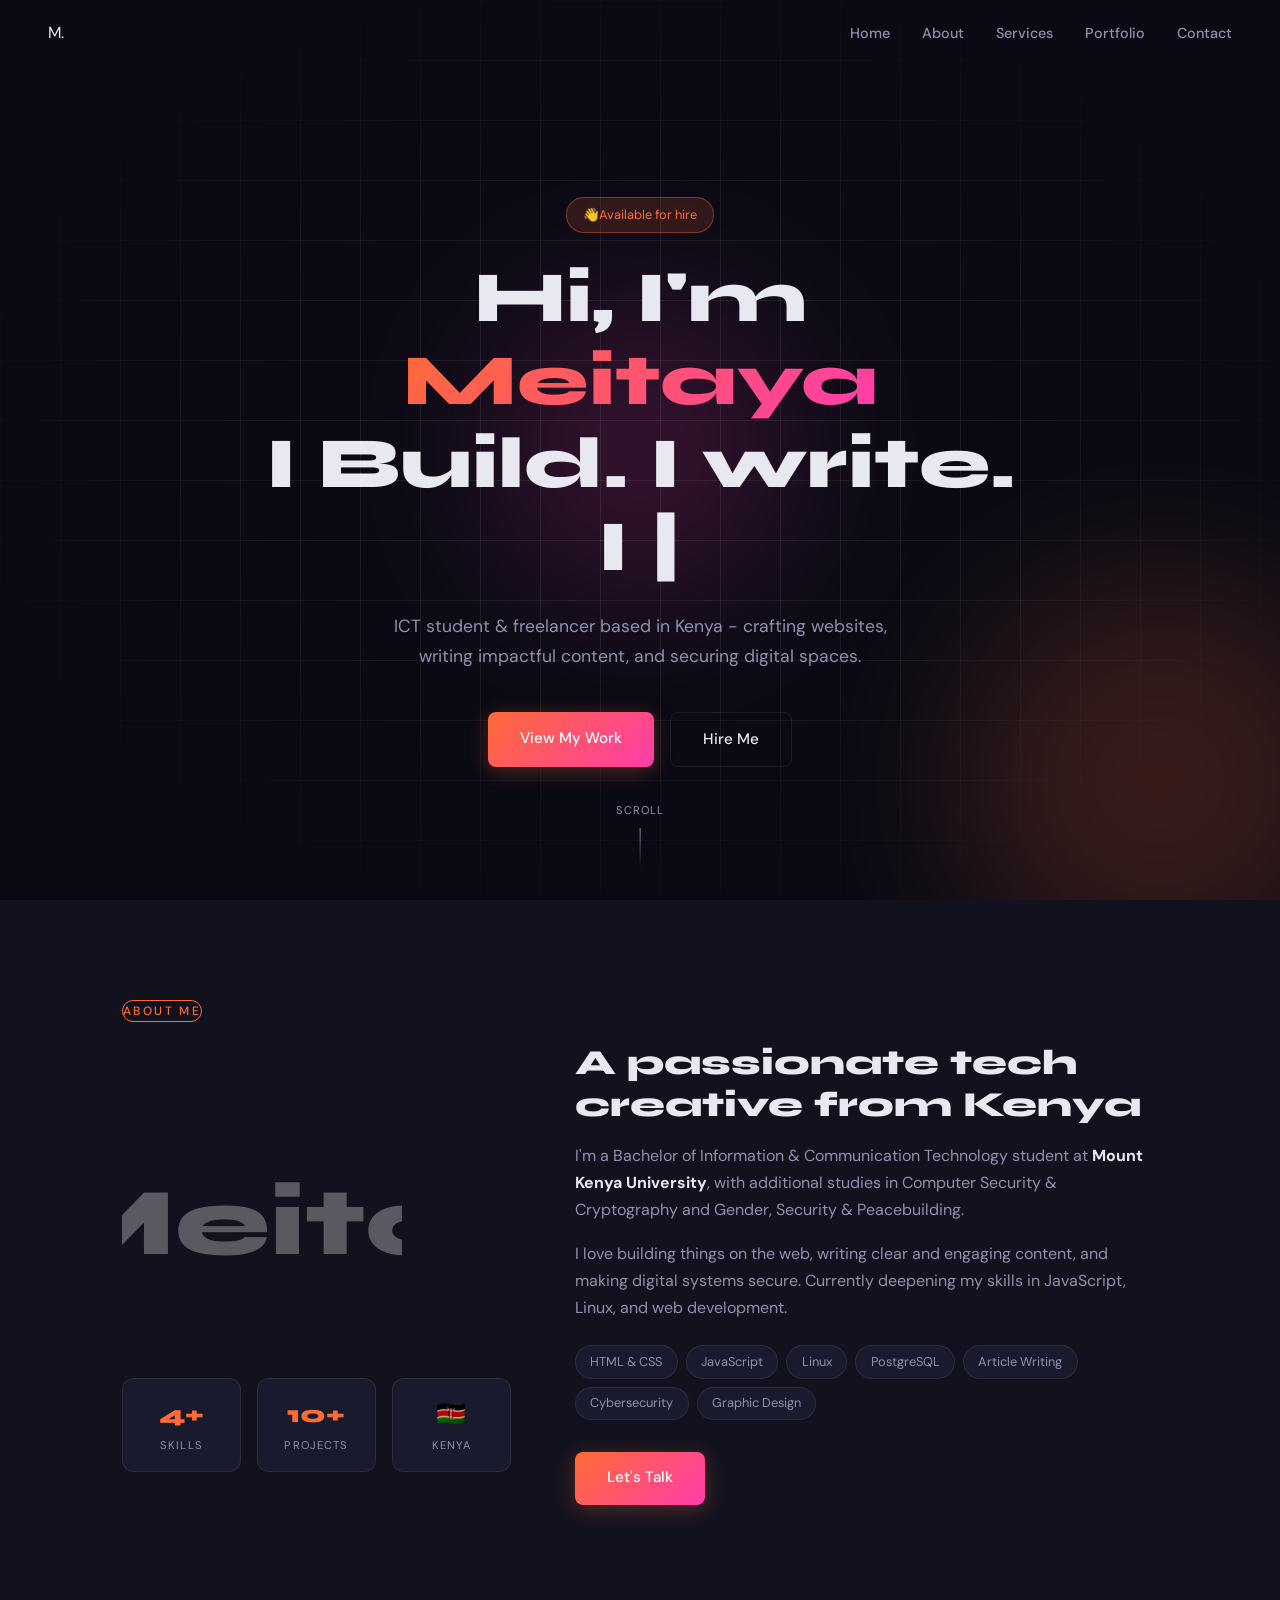
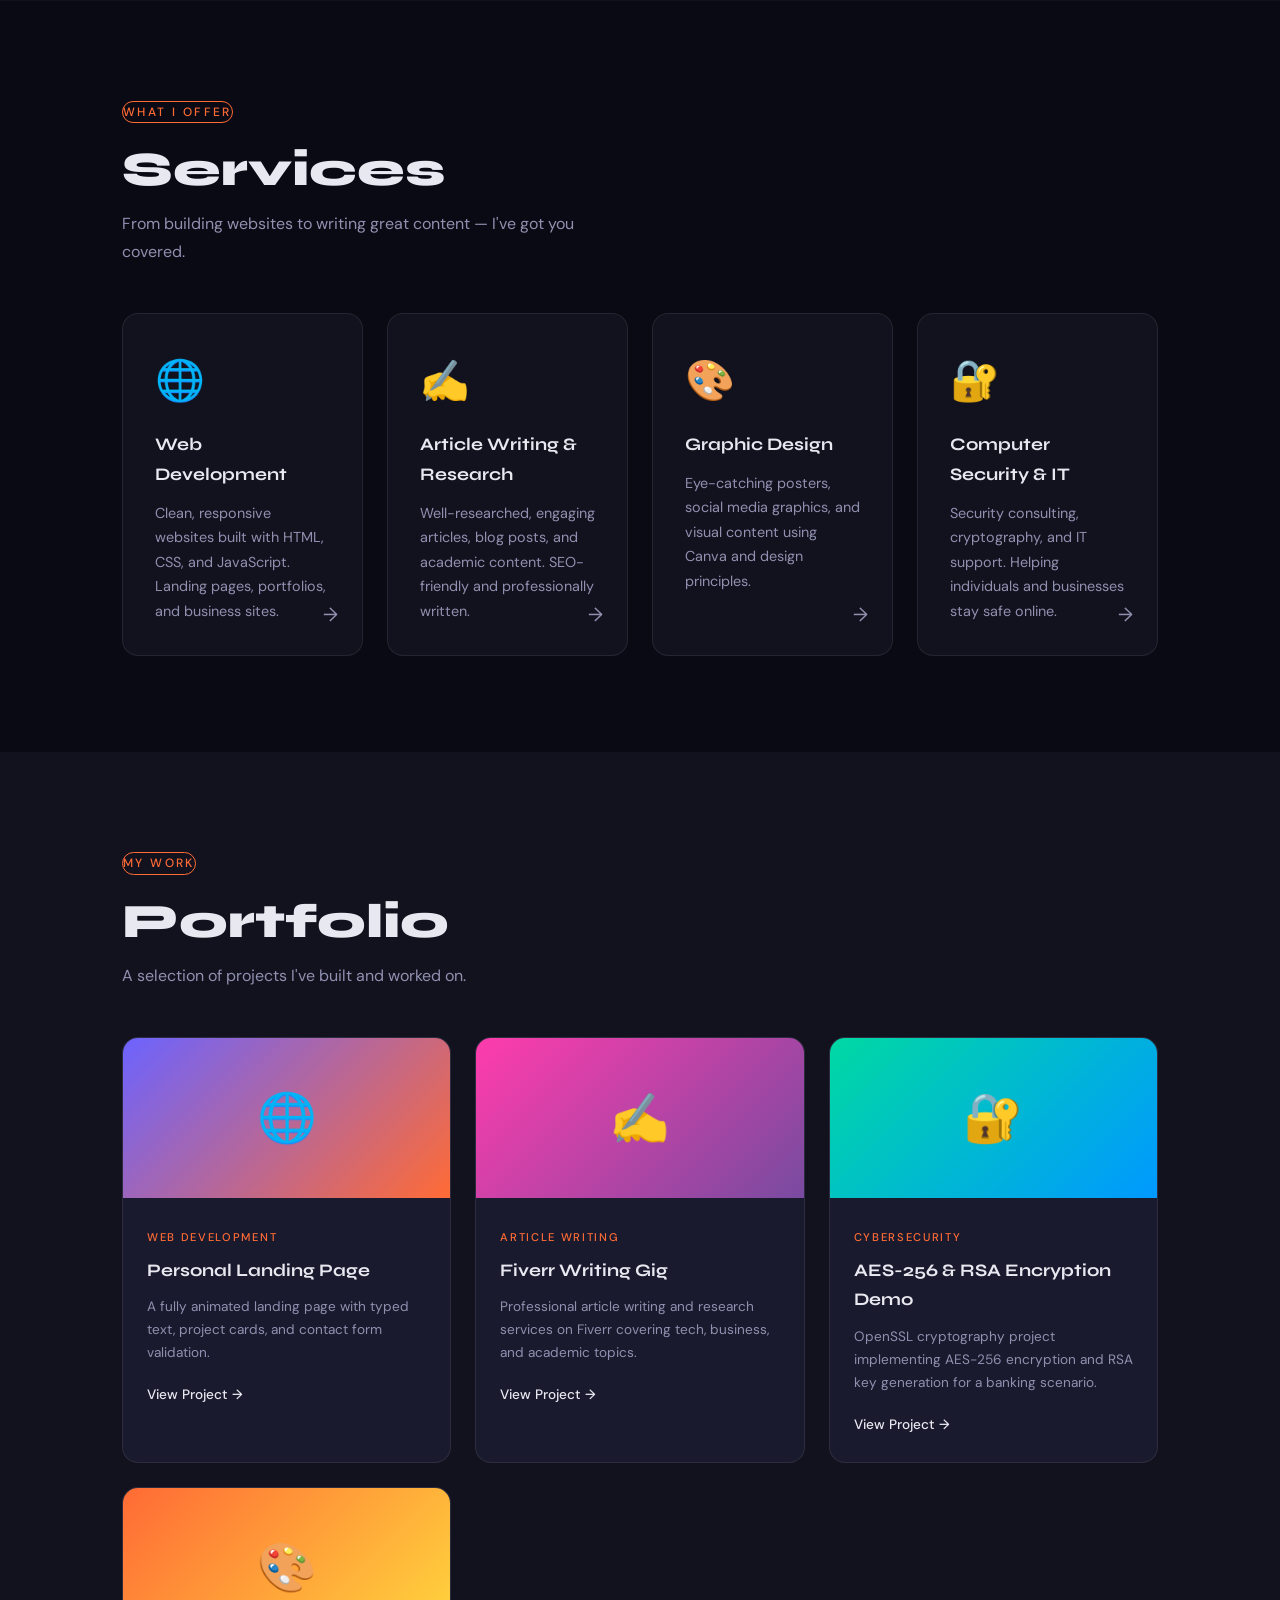
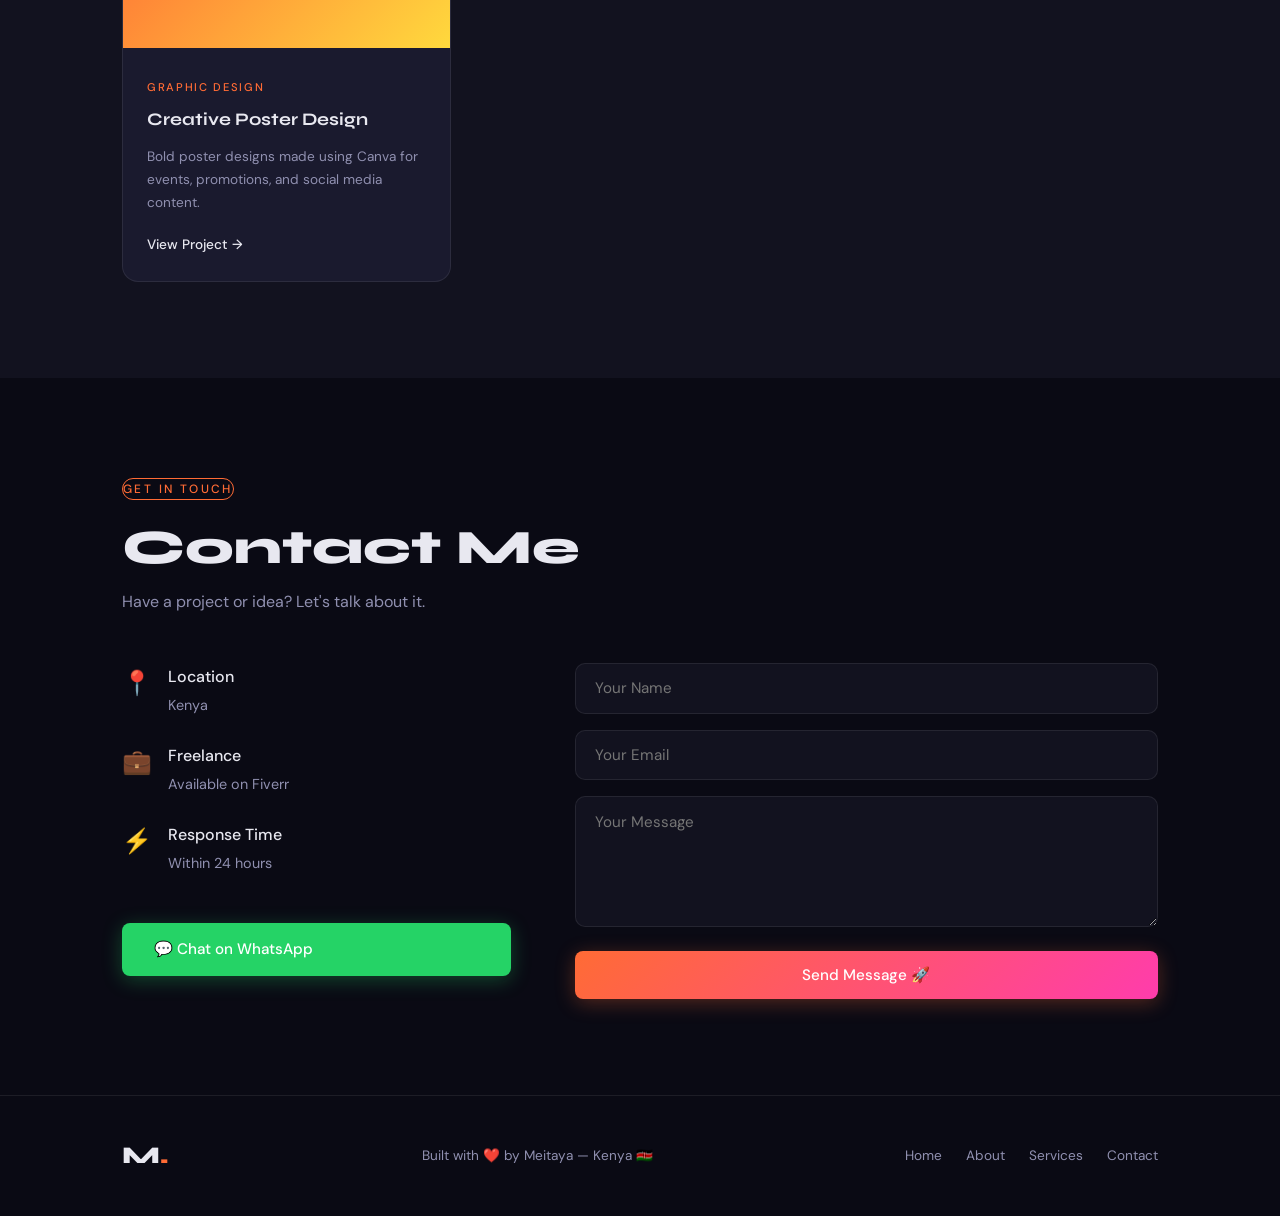
==== commit 6cea337b: "Fixed contact foerm" ====
--- a/index.html
+++ b/index.html
@@ -226,8 +226,7 @@
           💬 Chat on WhatsApp
         </a>
       </div>
-      <form class="https://formspree.io/f/xdabojrw" method="POST" id="contactForm">
- 
+      <form class="contact-form" action="https://formspree.io/f/xdabojrw" method="post" id="contactForm">
         <div class="form-group">
           <input type="text" id="name" placeholder="Your Name" required/>
           <span class="form-error" id="nameErr">Please enter your name</span>
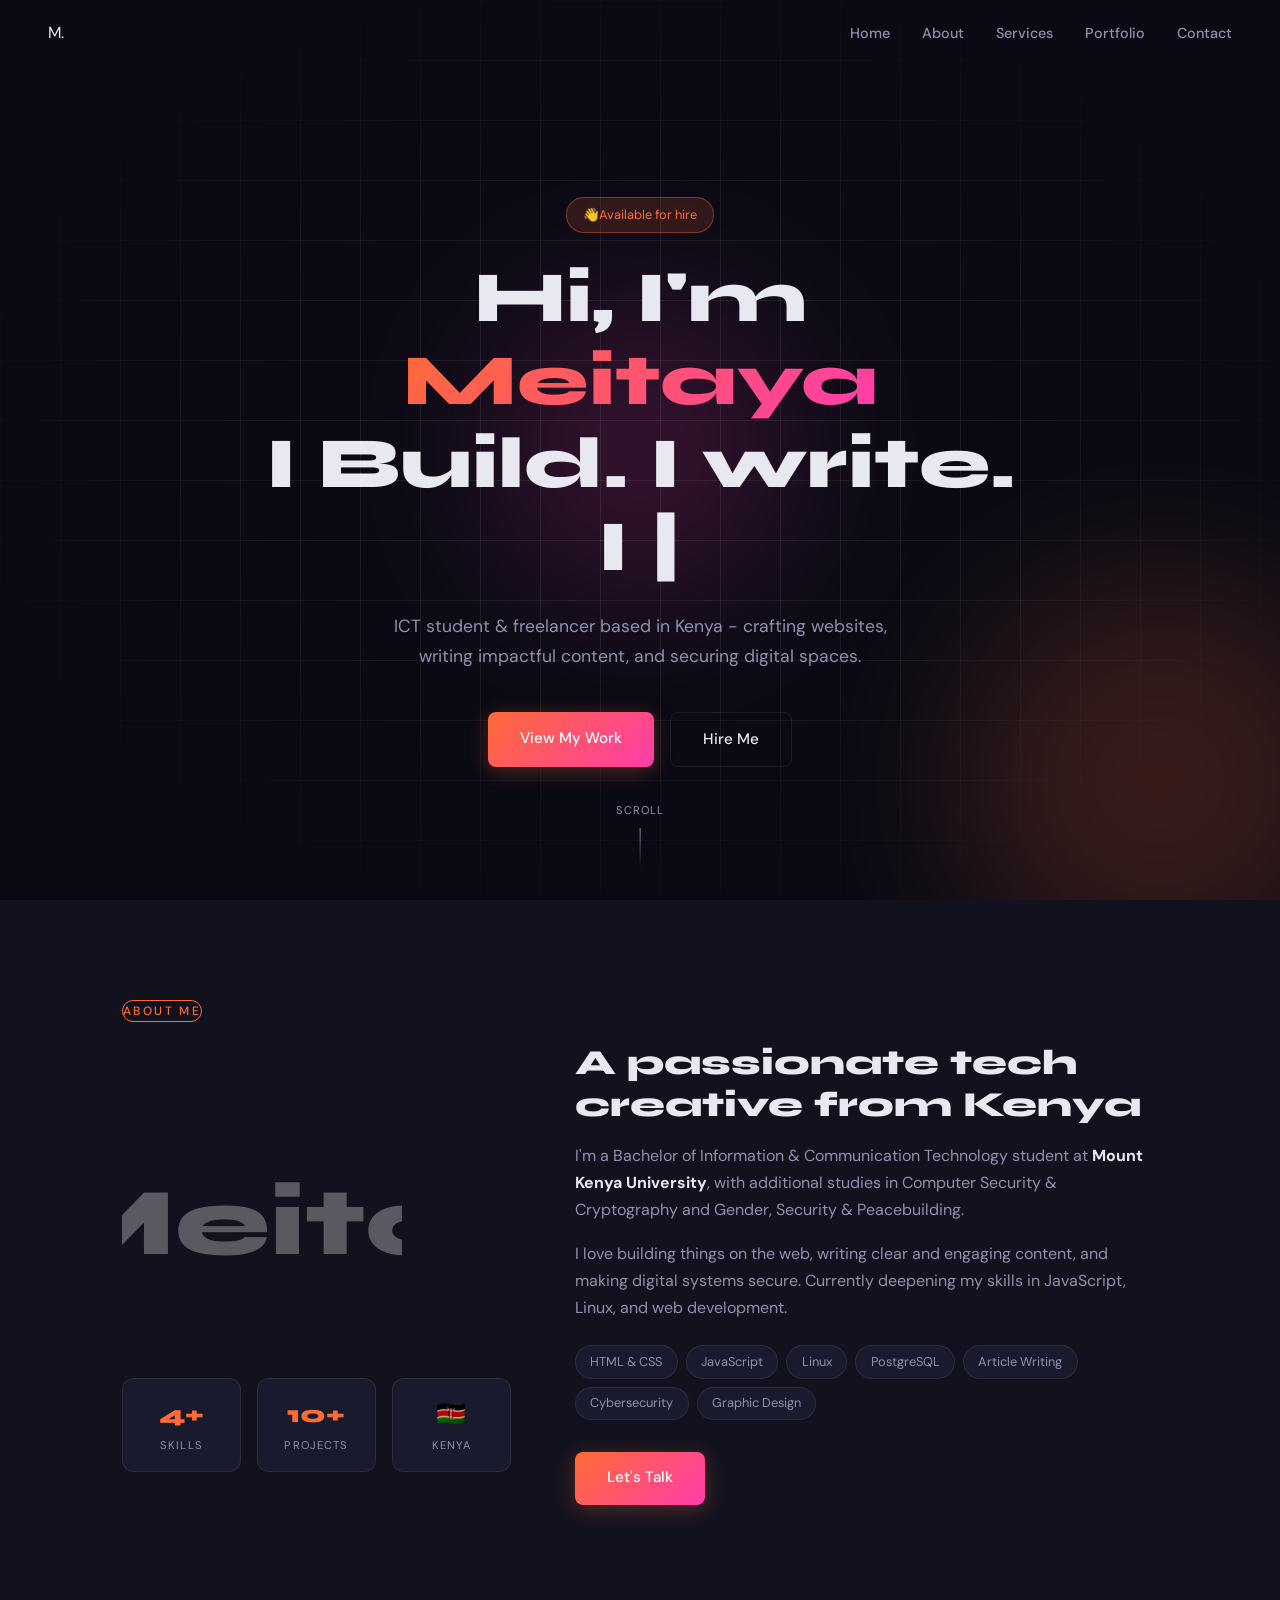
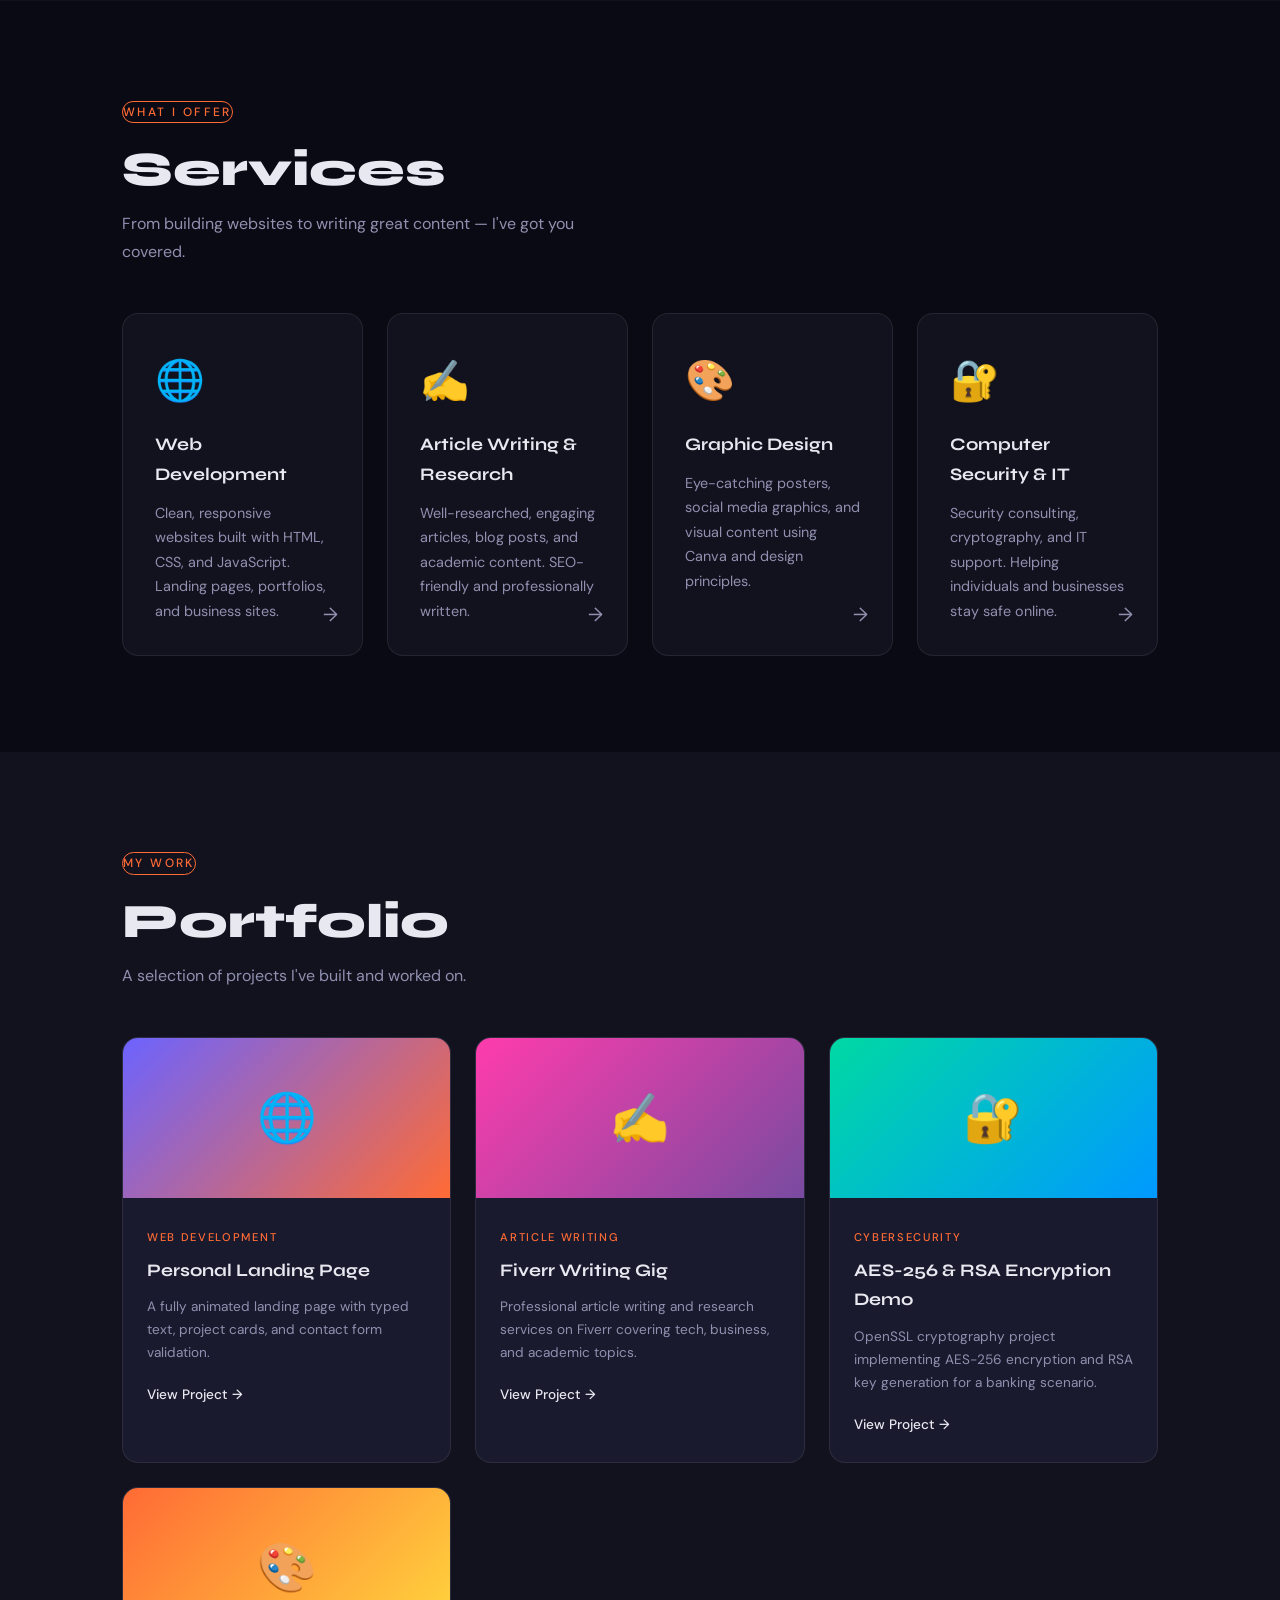
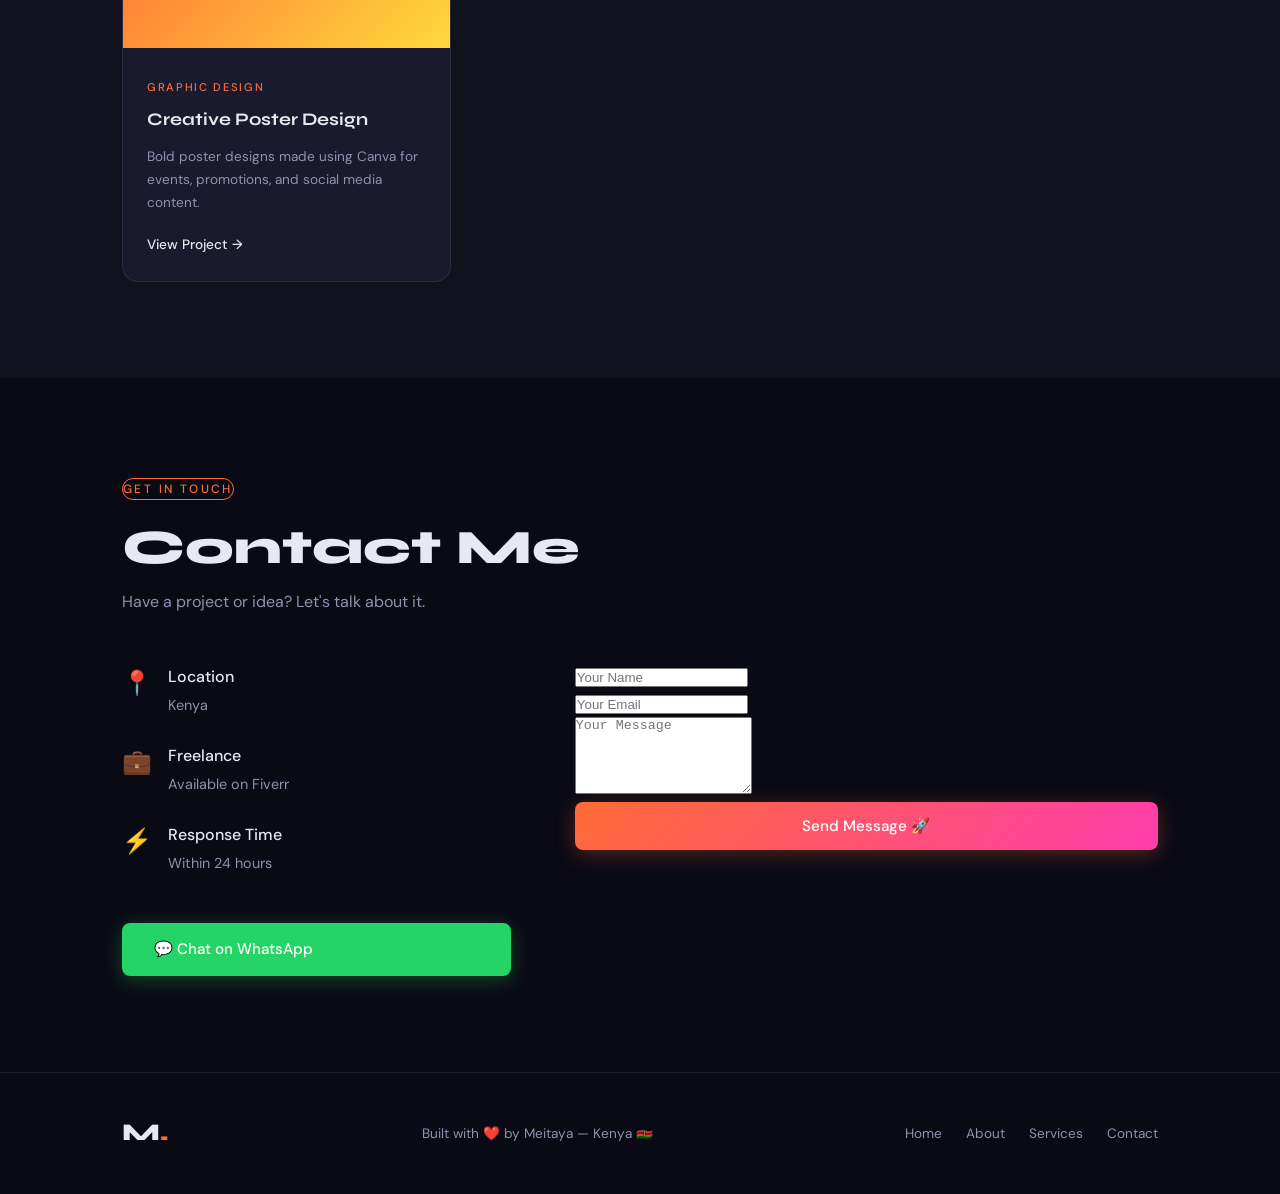
==== commit 39d2349d: "Fixed form action" ====
--- a/index.html
+++ b/index.html
@@ -226,7 +226,7 @@
           💬 Chat on WhatsApp
         </a>
       </div>
-      <form class="contact-form" action="https://formspree.io/f/xdabojrw" method="post" id="contactForm">
+      <form action="https://formspree.io/f/xdabojrw" method="post">
         <div class="form-group">
           <input type="text" id="name" placeholder="Your Name" required/>
           <span class="form-error" id="nameErr">Please enter your name</span>
